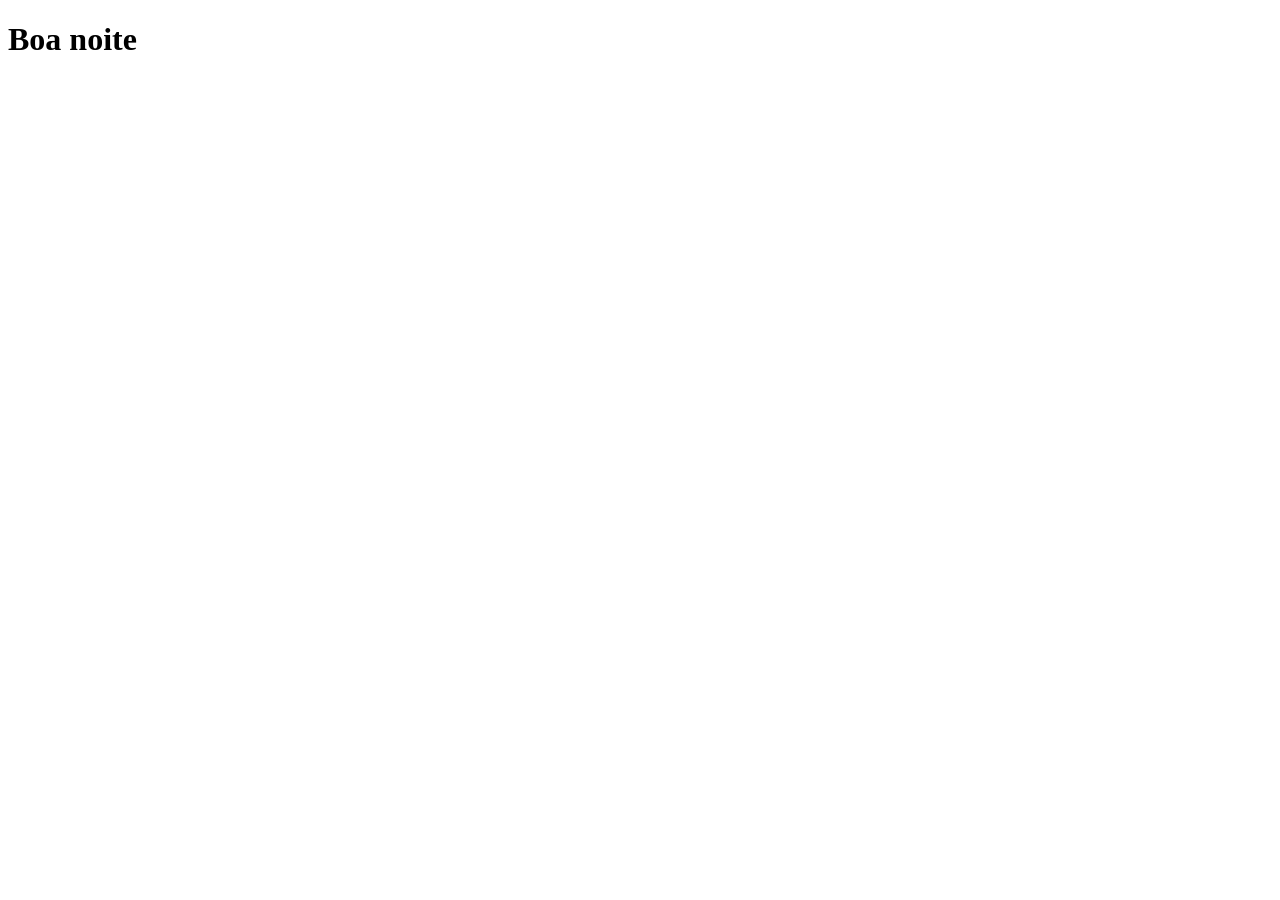
==== src/main/resources/static/index.html @ 3093effa "TCC" ====
<!doctype html>
<html lang="en">
<head>
    <meta charset="UTF-8">
    <meta name="viewport"
          content="width=device-width, user-scalable=no, initial-scale=1.0, maximum-scale=1.0, minimum-scale=1.0">
    <meta http-equiv="X-UA-Compatible" content="ie=edge">
    <title>Prato Justo</title>
</head>
<body>
  <h1>Boa noite</h1>

</body>
</html>
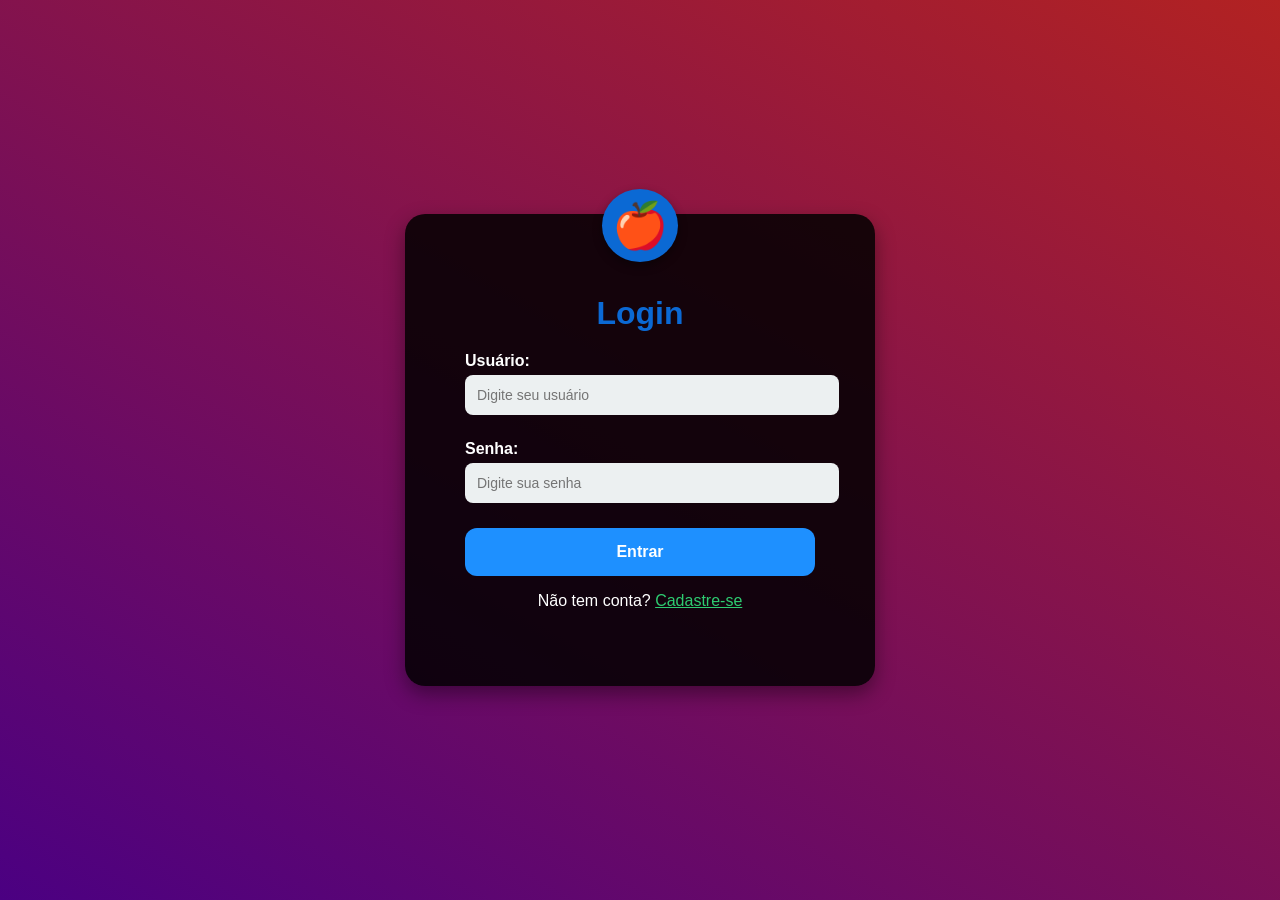
==== commit 09124455: "Login.feito" ====
--- a/src/main/resources/static/index.html
+++ b/src/main/resources/static/index.html
@@ -1,14 +1,28 @@
-<!doctype html>
-<html lang="en">
+<!DOCTYPE html>
+<html lang="pt-br">
 <head>
     <meta charset="UTF-8">
-    <meta name="viewport"
-          content="width=device-width, user-scalable=no, initial-scale=1.0, maximum-scale=1.0, minimum-scale=1.0">
-    <meta http-equiv="X-UA-Compatible" content="ie=edge">
-    <title>Prato Justo</title>
+    <meta name="viewport" content="width=device-width, initial-scale=1.0">
+    <title>Login - Prato Justo</title>
+    <link rel="stylesheet" href="estilo.css">
 </head>
 <body>
-  <h1>Boa noite</h1>
+<div class="login-box">
+    <h1>Login</h1>
+    <form id="login-form">
+        <label for="username">Usuário:</label>
+        <input type="text" name="username" id="username" placeholder="Digite seu usuário" required>
 
+        <label for="password">Senha:</label>
+        <input type="password" name="password" id="password" placeholder="Digite sua senha" required>
+
+        <button type="submit">Entrar</button>
+    </form>
+    <div>
+        <p>Não tem conta? <a href="cadastro.html" style="color:#2ecc71;">Cadastre-se</a></p>
+    </div>
+</div>
+
+<script src="login.js"></script>
 </body>
-</html>+</html>
--- a/src/main/resources/static/estilo.css
+++ b/src/main/resources/static/estilo.css
@@ -0,0 +1,76 @@
+body {
+    font-family: 'Segoe UI', Tahoma, Geneva, Verdana, sans-serif;
+    background-image: linear-gradient(30deg, rgb(75, 0, 130), rgb(178, 34, 34));
+    display: flex;
+    justify-content: center;
+    align-items: center;
+    height: 100vh;
+    margin: 0;
+}
+
+.login-box {
+    background-color: rgba(0, 0, 0, 0.85);
+    padding: 60px;
+    border-radius: 20px;
+    color: white;
+    text-align: center;
+    width: 350px;
+    box-shadow: 0px 8px 20px rgba(0, 0, 0, 0.4);
+    position: relative;
+}
+
+.login-box::before {
+    content: "🍎";
+    font-size: 45px;
+    position: absolute;
+    top: -25px;
+    left: 50%;
+    transform: translateX(-50%);
+    background: #0b69d4;
+    border-radius: 50%;
+    padding: 10px;
+    box-shadow: 0 4px 10px rgba(0, 0, 0, 0.4);
+}
+
+h1 {
+    margin-bottom: 20px;
+    color: #0b69d4;
+}
+
+label {
+    display: block;
+    text-align: left;
+    margin-top: 15px;
+    margin-bottom: 5px;
+    font-weight: bold;
+}
+
+input {
+    padding: 12px;
+    border: none;
+    outline: none;
+    font-size: 14px;
+    border-radius: 8px;
+    width: 100%;
+    margin-bottom: 10px;
+    background: #ecf0f1;
+}
+
+button {
+    background-color: dodgerblue;
+    border: none;
+    padding: 15px;
+    width: 100%;
+    border-radius: 12px;
+    color: white;
+    font-size: 16px;
+    font-weight: bold;
+    margin-top: 15px;
+    transition: 0.3s;
+}
+
+button:hover {
+    background-color: deepskyblue;
+    cursor: pointer;
+    transform: scale(1.05);
+}
